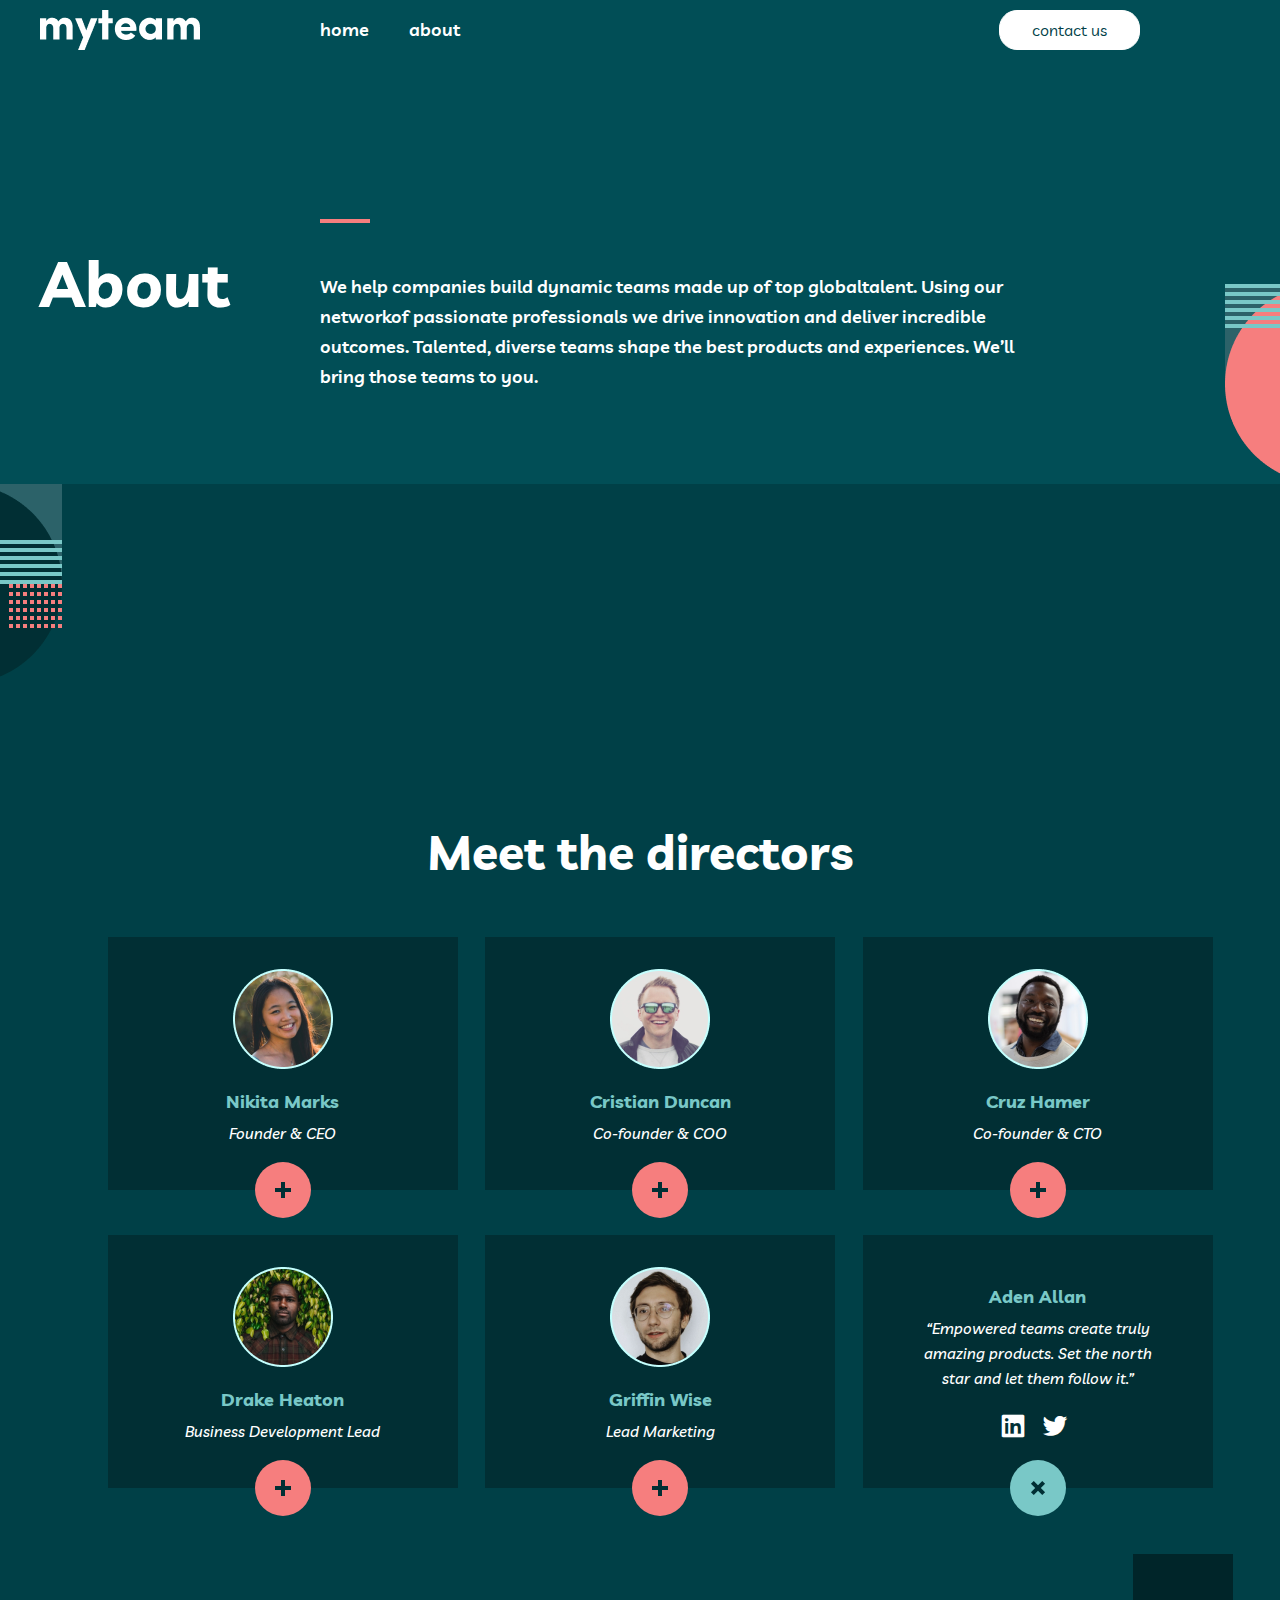
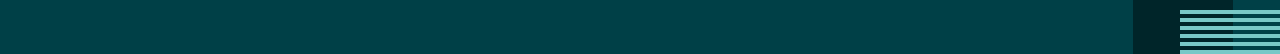
==== index.html @ 23039408 "initial commit" ====
<!DOCTYPE html>
<html lang="en">

<head>
  <meta charset="UTF-8">
  <meta http-equiv="X-UA-Compatible" content="IE=edge">
  <meta name="viewport" content="width=device-width, initial-scale=1.0">
  <title>My Team</title>
  <link rel="stylesheet" href="css/normalize.css">
  <link rel="stylesheet" href="css/coloumn.css">
  <link rel="stylesheet" href="css/style.css">
  <link rel="preconnect" href="https://fonts.googleapis.com">
  <link rel="preconnect" href="https://fonts.gstatic.com" crossorigin>
  <link href="https://fonts.googleapis.com/css2?family=Livvic:wght@400;500;600;700;900&display=swap" rel="stylesheet">
  <link href='https://unpkg.com/boxicons@2.0.9/css/boxicons.min.css' rel='stylesheet'>

</head>

<body>

  <header>
    <div class="container">
      <div class="header__div row between align-center">
        <nav class="header__nav row">
          <a class="header__logo" href="#"><img src="img/header-logo.png" alt="header-logo"></a>
          <ul class="header__item row">
            <li><a href="#" class="header__list">home</a></li>
            <li><a href="#" class="header__list">about</a></li>
          </ul>
        </nav>
        <a class="header__btn" href="#">contact us</a>
      </div>

      <div class="opening row between align-center">
        <h2 class="opening__title">About</h2>
        <div class="catch relative">
          <p class="opening__txt">We help companies build dynamic teams made up of top globaltalent. Using our networkof passionate professionals we drive innovation and deliver incredible outcomes. Talented, diverse teams shape the best products and experiences. We’ll bring those teams to you.</p>
            <img class="line" src="img/line.png" alt="line">
        </div>
        <img class="post relative" src="img/right-post.png" alt="post">
      </div>
    </div>
  </header>


  <main>
    <section id="hero__section">
      <div class="container">
        <img class="h__post" src="img/bgr.png" alt="post">
        <h2 class="hero__title center">Meet the directors</h2>
        <div class="directrs__div">
          <ul class="workers__item row evenly ">
            <li class="workers__list align-center center ">
              <img src="img/kars.png" alt="img">
              <h3 class="worker__name">Nikita Marks</h3>
              <p class="worker__job">Founder & CEO</p>
              <a href="#" class="plus-btn" type="button"></a>
            </li>
            <li class="workers__list align-center center ">
              <img src="img/acki.png" alt="img">
              <h3 class="worker__name">Cristian Duncan</h3>
              <p class="worker__job">Co-founder & COO</p>
              <a href="#" class="plus-btn" type="button"></a>
            </li>
    
            <li class="workers__list align-center center ">
              <img src="img/pele.png" alt="img">
              <h3 class="worker__name">Cruz Hamer</h3>
              <p class="worker__job">Co-founder & CTO</p>
              <a href="#" class="plus-btn" type="button"></a>
            </li>
            <li class="workers__list align-center center ">
              <img src="img/leafs.png" alt="img">
              <h3 class="worker__name">Drake Heaton</h3>
              <p class="worker__job">Business Development Lead</p>
              <a href="#" class="plus-btn" type="button"></a>
            </li>
            <li class="workers__list align-center center ">
              <img src="img/batan.png" alt="img">
              <h3 class="worker__name">Griffin Wise</h3>
              <p class="worker__job">Lead Marketing</p>
              <a href="#" class="plus-btn" type="button"></a>
            </li>
    
            <li class="workers__list align-center center ">
              <h3 class="worker__name">Aden Allan</h3>
              <p class="worker__job">“Empowered teams create truly <br> amazing products. Set the north <br> star and let them follow it.”</p>
              <div class="worker__social">
                <i class='bx bxl-linkedin-square'></i>
                <i class='bx bxl-twitter' ></i>
              </div>
              <a href="#" class="plus-btn last-plus-btn" type="button"></a>
            </li>
          </ul>
        </div>
      </div>

    </section>
  </main>

  <!-- <section id="sponsor-section">
    <div class="container">
     <div class="all">
      <h2 class="sponsr__title">Some of our clients</h2>
      <ul class="sponsr__item row around">
        <li class="sponsr__list"><img src="img/client1.svg" alt="img"></li>
        <li class="sponsr__list"><img src="img/client2.svg" alt=""></li>
        <li class="sponsr__list"><img src="img/client3.svg" alt=""></li>
        <li class="sponsr__list"><img src="img/client4.svg" alt=""></li>
        <li class="sponsr__list"><img src="img/client5.svg" alt=""></li>
      </ul>
     </div>
    </div>
  </section> -->

  <!-- <section id="rozviy-section">
    <div class="container">
      <div class="pinkk row evenly">
        <h2 class="pinkk__title">Ready to get started?</h2>
        <a class="header__btn btn" href="#">contact us</a>
      </div>
    </div>
  </section> -->



</body>

</html>
---- css/coloumn.css ----
.container {
  width: 1200px;
  margin: 0 auto;
  padding: 0 20px;
}

a {
  text-decoration: none;
  color: #fff;
}

li {
  list-style: none;
}

.row {
  display: flex;
  flex-flow: row wrap;
}
.center {
  text-align: center;
}

.between {
  justify-content: space-between;
}
.around {
  justify-content: space-around;
}
.evenly {
  justify-content: space-evenly;
}
.align-center {
  align-items: center;
}

.relative {
  position: relative;
}

.col-1 {
  max-width:8.333333%; 
  flex-basis: 8.333333%;
}

.col-2 {
  max-width:16.6666666%;
  flex-basis: 16.6666666%;
}

.col-3 {
  max-width:25%;
  flex-basis: 25%;
}

.col-4 {
  max-width:33.333333%;
  flex-basis: 33.333333%;
}

.col-5 {
  max-width: 41.6666666%;
  flex-basis: 41.6666666%;
}

.col-6 {
  max-width: 50%;
  flex-basis: 50%;
}

.col-7 {
  max-width: 58.333333%;
  flex-basis: 58.333333%;
}

.col-8 {
  max-width: 66.6666666%;
  flex-basis: 66.6666666%;
}

.col-9 {
  max-width: 75%;
  flex-basis: 75%;
}

.col-10 {
  max-width: 83.333333%;
  flex-basis: 83.333333%;
}

.col-11 {
  max-width: 91.6666666%;
  flex-basis: 91.6666666%;
}
.col-12 {
  max-width: 100%;
  flex-basis: 100%;
}
---- css/style.css ----
:root {
  --dark-green: #004047;
  --cards-color: #012F34;
  --pink: #F67E7E;
  --start-color: #014E56;
  --ff: #fff;
  --name: #79C8C7;
}

body {
  font-family: 'Livvic', sans-serif;
  overflow-x: hidden;
}


header {
  background-color: var(--start-color);
}

.header__div {
  margin-bottom: 120px;
}

.header__logo {
  margin-right: 80px;
  padding-top: 10px;
}

.header__list:nth-child(1) {
  margin-right: 40px;
  padding-top: 20px;
}

.header__btn {
  margin-right: 100px;
}

.header__list {
  font-style: normal;
  font-weight: 600;
  font-size: 18px;
  line-height: 28px;
}

.header__btn {
  color: var(--ff);
  padding: 10px 32px;
  background-color: var(--ff);
  border: 1px solid #fff;
  color: #004047;
  border-radius: 18px;
  transition: background 0.5s ease, color 0.6s ease;
}

.header__btn:hover {
  background-color: transparent;
  color: var(--ff);
  transition: background 0.5s ease, color 0.6s ease;
}

@media screen and (max-width:769px) {
  .container {
    padding: 0 30px;
  }

  .header__btn {
    margin-right: 500px;
  }

  .opening {
    display: flex;
    flex-direction: column;
    width: 500px;
    margin-left: 50px;
  }

  .opening__title {
    margin: 0;
    padding: 0 !important;
  }

  .opening__txt {
    text-align: center;
    width: 550px !important; 
    margin-right: 30px !important;
  }

  .line {
    display: none;
  }

  .post {
    margin-left: 99%;
    margin-bottom: 50px;
  }
}

.opening__title {
  font-style: normal;
  font-weight: bold;
  font-size: 64px;
  line-height: 100px;
  color: var(--ff);
  padding-bottom: 98px;
}

.opening__txt {
  width: 730px;
  font-style: normal;
  font-weight: 600;
  font-size: 18px;
  line-height: 30px;
  color: var(--ff);
}

.line {
  position: absolute;
  top: -35px;
  left: 0;
}

.post {
  bottom: -52px;
  right: -85px;
}

@media screen and (max-width:796px) {

  .workers__item {
    padding-left: 0;
 
  }
  .container {
    width: 800px;
  }

  .workers__list {
    margin-top: 40px;
  }
  
}

#hero__section {
  background-color: var(--dark-green);
  background-image: url('../img/midle-post.png');
  background-position: right bottom;
  background-repeat: no-repeat;
}

.hero__title {
  font-style: normal;
  font-weight: bold;
  font-size: 48px;
  line-height: 48px;
  color: var(--ff);
  margin: 0;
  padding-top: 140px;
}

.h__post {
  position: relative;
  top: 0;
  left: -78px;
}

.directrs__div {
  padding-bottom: 150px;
}

.workers__list {
  width: 350px;
  height: 253px;
  padding: 32px 24px;
  margin-top: 45px;
  background-color: var(--cards-color);
  box-sizing: border-box;
  position: relative;
}

.worker__name {
  font-style: normal;
  font-weight: bold;
  font-size: 18px;
  line-height: 28px;
  color: var(--name);
  margin-top: 16px;
  margin-bottom: 5px;
}

.worker__job {
  font-style: italic;
  font-weight: 500;
  font-size: 15px;
  line-height: 25px;
  color: var(--ff);
  margin: 0;
}

.plus {
  bottom: -32px;
  right: 5px;
}

.bx {
  font-size: 30px;
  color: var(--ff);
  padding-top: 20px;
  padding-right: 8px;
}



.plus-btn {
  position: absolute;
  color: #012F34;
  background-color: #F67E7E;
  display: flex;
  align-items: center;
  justify-content: center;
  width: 56px;
  height: 56px;
  padding: 0;
  border-radius: 50%;
  border: none;
  margin: 0 auto;
  bottom: -28px;
  left: 0;
  right: 0;
}


.plus-btn::before {
  content: "";
  width: 50%;
  height: 50%;
  background-image: url('../img/soft-plus.svg');
  background-repeat: no-repeat;
  background-position: center;
}


.last-plus-btn::before {
  background-image: url('../img/soft-close.svg');
}

.last-plus-btn {
  background-color: #79C8C7;
}

#sponsor-section {
  background-color: #012F34;
  background-image: url('../img/radius-post.png');
  background-position: left top;
  background-repeat: no-repeat;
}

.sponsr__title {
  font-style: normal;
  font-weight: bold;
  font-size: 48px;
  line-height: 48px;
  color: var(--ff);
  text-align: center;
  margin: 0;
  padding-bottom: 60px;
  padding-top: 140px;
}

.sponsr__item {
  padding-bottom: 100px;
  margin: 0;
}

#rozviy-section {
  background-image: url('../img/redline.png');
  background-position: left bottom;
  background-repeat: no-repeat;
  background-color: var(--pink);
  padding: 50px 0;

  margin-bottom: 50px;
}

.pinkk__title {
  margin: 0;
  font-style: normal;
  font-weight: bold;
  font-size: 48px;
  line-height: 48px;

}

.btn {
  display: inline-block;
}
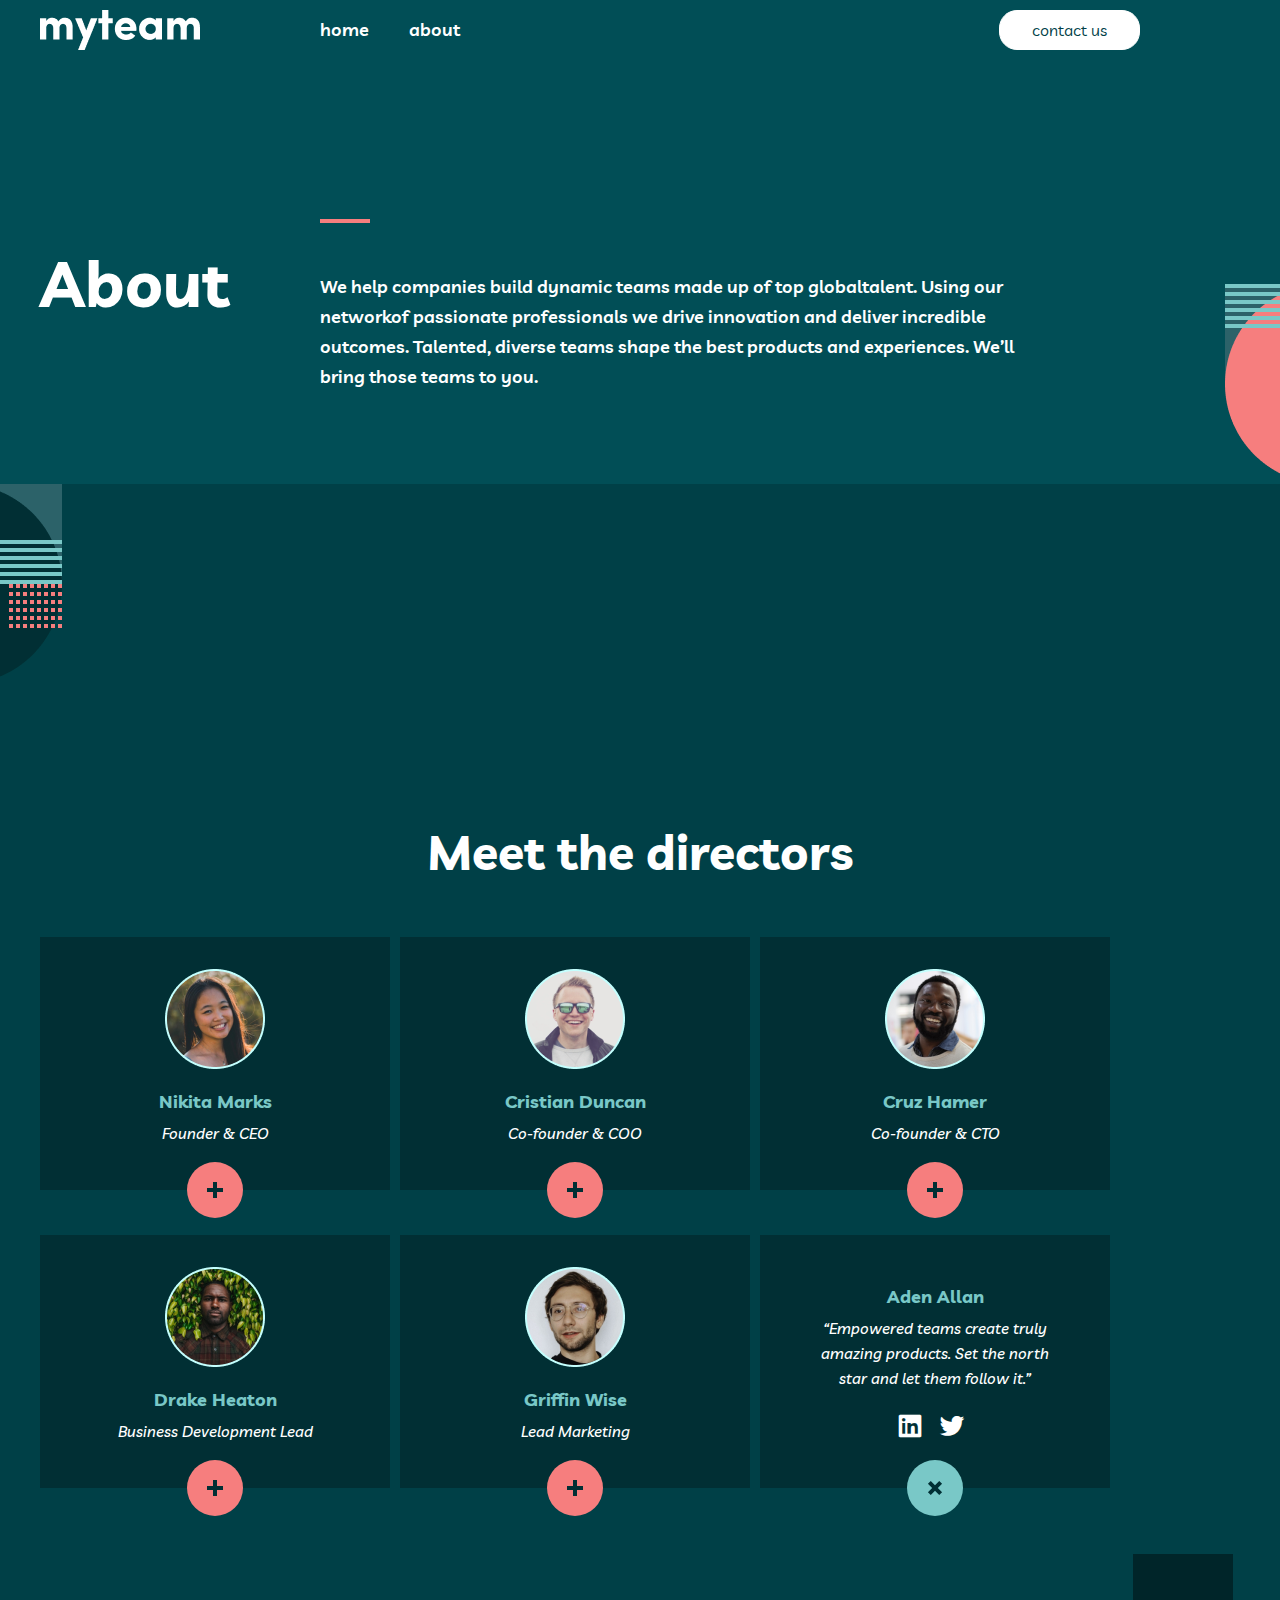
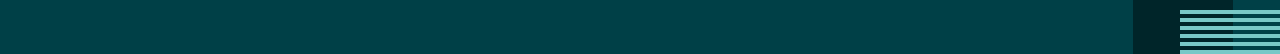
==== commit fad5e576: "aa" ====
--- a/index.html
+++ b/index.html
@@ -49,7 +49,7 @@
         <img class="h__post" src="img/bgr.png" alt="post">
         <h2 class="hero__title center">Meet the directors</h2>
         <div class="directrs__div">
-          <ul class="workers__item row evenly ">
+          <ul class="workers__item row  ">
             <li class="workers__list align-center center ">
               <img src="img/kars.png" alt="img">
               <h3 class="worker__name">Nikita Marks</h3>
--- a/css/style.css
+++ b/css/style.css
@@ -127,15 +127,17 @@
 @media screen and (max-width:796px) {
 
   .workers__item {
-    padding-left: 0;
+    padding: 0;
+    justify-content: center;
  
   }
   .container {
-    width: 800px;
+    width: 600px;
   }
 
   .workers__list {
-    margin-top: 40px;
+    width: 20 px;
+
   }
   
 }
@@ -165,6 +167,10 @@
 
 .directrs__div {
   padding-bottom: 150px;
+} 
+
+.workers__item {
+  padding: 0;
 }
 
 .workers__list {
@@ -175,6 +181,9 @@
   background-color: var(--cards-color);
   box-sizing: border-box;
   position: relative;
+  align-items: center;
+  justify-content: center;
+  margin-right: 10px;
 }
 
 .worker__name {
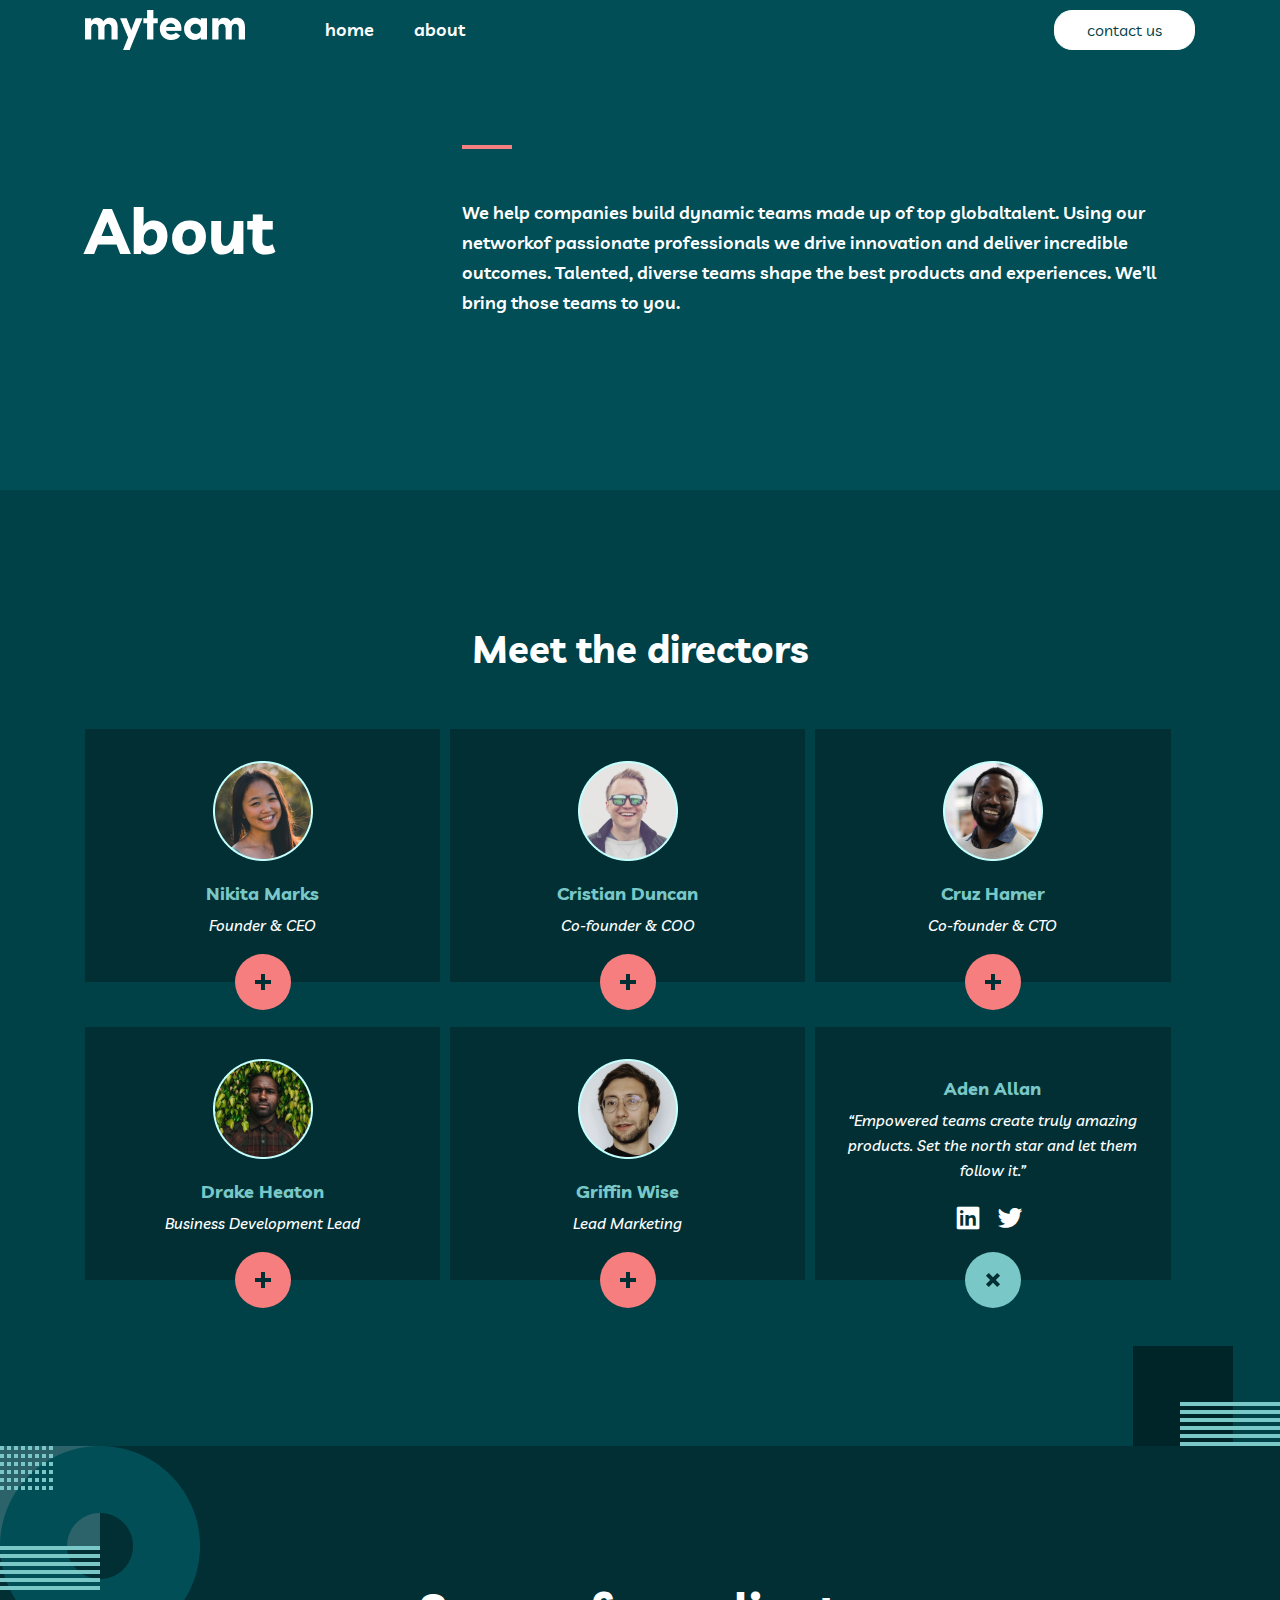
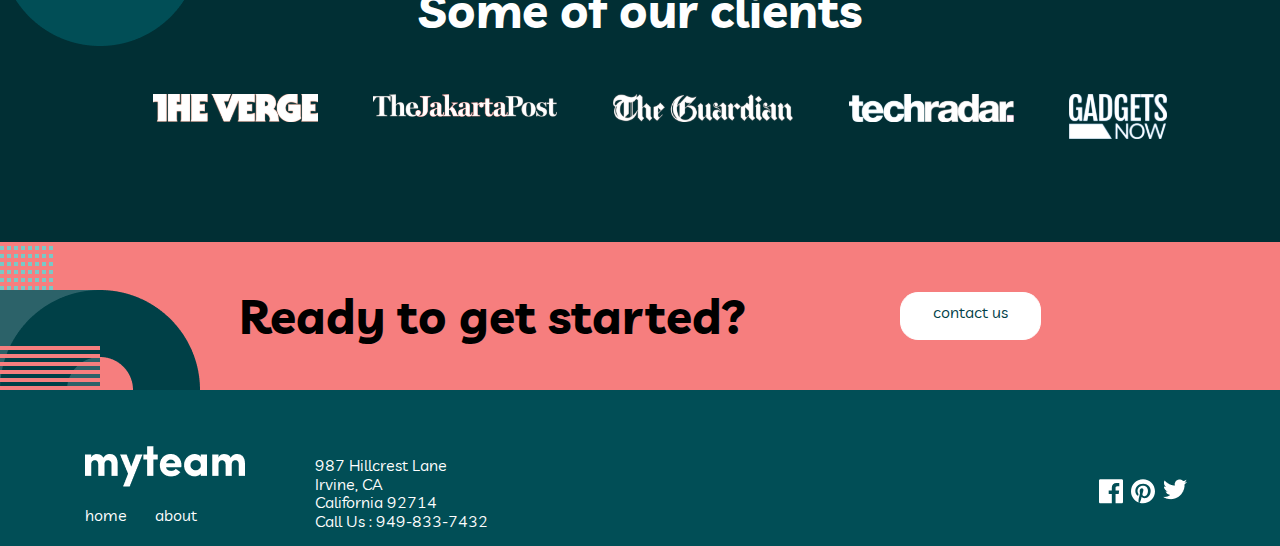
==== commit 6c92647f: "qq" ====
--- a/index.html
+++ b/index.html
@@ -8,11 +8,11 @@
   <title>My Team</title>
   <link rel="stylesheet" href="css/normalize.css">
   <link rel="stylesheet" href="css/coloumn.css">
-  <link rel="stylesheet" href="css/style.css">
   <link rel="preconnect" href="https://fonts.googleapis.com">
   <link rel="preconnect" href="https://fonts.gstatic.com" crossorigin>
   <link href="https://fonts.googleapis.com/css2?family=Livvic:wght@400;500;600;700;900&display=swap" rel="stylesheet">
   <link href='https://unpkg.com/boxicons@2.0.9/css/boxicons.min.css' rel='stylesheet'>
+  <link rel="stylesheet" href="css/style.css">
 
 </head>
 
@@ -29,15 +29,18 @@
           </ul>
         </nav>
         <a class="header__btn" href="#">contact us</a>
+        <div class="burger-menu">
+          <i class='bx bx-menu'></i>
+        </div>
       </div>
-
-      <div class="opening row between align-center">
+      <div class="opening">
         <h2 class="opening__title">About</h2>
         <div class="catch relative">
-          <p class="opening__txt">We help companies build dynamic teams made up of top globaltalent. Using our networkof passionate professionals we drive innovation and deliver incredible outcomes. Talented, diverse teams shape the best products and experiences. We’ll bring those teams to you.</p>
-            <img class="line" src="img/line.png" alt="line">
+          <p class="opening__txt">We help companies build dynamic teams made up of top globaltalent. Using our networkof
+            passionate professionals we drive innovation and deliver incredible outcomes. Talented, diverse teams shape
+            the best products and experiences. We’ll bring those teams to you.</p>
+          <img class="line" src="img/line.png" alt="line">
         </div>
-        <img class="post relative" src="img/right-post.png" alt="post">
       </div>
     </div>
   </header>
@@ -46,7 +49,6 @@
   <main>
     <section id="hero__section">
       <div class="container">
-        <img class="h__post" src="img/bgr.png" alt="post">
         <h2 class="hero__title center">Meet the directors</h2>
         <div class="directrs__div">
           <ul class="workers__item row  ">
@@ -62,7 +64,6 @@
               <p class="worker__job">Co-founder & COO</p>
               <a href="#" class="plus-btn" type="button"></a>
             </li>
-    
             <li class="workers__list align-center center ">
               <img src="img/pele.png" alt="img">
               <h3 class="worker__name">Cruz Hamer</h3>
@@ -81,13 +82,13 @@
               <p class="worker__job">Lead Marketing</p>
               <a href="#" class="plus-btn" type="button"></a>
             </li>
-    
             <li class="workers__list align-center center ">
               <h3 class="worker__name">Aden Allan</h3>
-              <p class="worker__job">“Empowered teams create truly <br> amazing products. Set the north <br> star and let them follow it.”</p>
+              <p class="worker__job">“Empowered teams create truly amazing products. Set the north star and let them
+                follow it.”</p>
               <div class="worker__social">
                 <i class='bx bxl-linkedin-square'></i>
-                <i class='bx bxl-twitter' ></i>
+                <i class='bx bxl-twitter'></i>
               </div>
               <a href="#" class="plus-btn last-plus-btn" type="button"></a>
             </li>
@@ -96,32 +97,60 @@
       </div>
 
     </section>
+
+    <section id="sponsor-section">
+      <div class="container">
+        <div class="all">
+          <h2 class="sponsr__title">Some of our clients</h2>
+          <ul class="sponsr__item row around">
+            <li class="sponsr__list"><img src="img/client1.svg" alt="img"></li>
+            <li class="sponsr__list"><img src="img/client2.svg" alt=""></li>
+            <li class="sponsr__list"><img src="img/client3.svg" alt=""></li>
+            <li class="sponsr__list"><img src="img/client4.svg" alt=""></li>
+            <li class="sponsr__list"><img src="img/client5.svg" alt=""></li>
+          </ul>
+        </div>
+      </div>
+    </section>
+
+    <section id="rozviy-section">
+      <div class="container">
+        <div class="pinkk row evenly">
+          <h2 class="pinkk__title">Ready to get started?</h2>
+          <a class="header__btn btn" href="#">contact us</a>
+        </div>
+      </div>
+    </section>
   </main>
 
-  <!-- <section id="sponsor-section">
+  <footer>
     <div class="container">
-     <div class="all">
-      <h2 class="sponsr__title">Some of our clients</h2>
-      <ul class="sponsr__item row around">
-        <li class="sponsr__list"><img src="img/client1.svg" alt="img"></li>
-        <li class="sponsr__list"><img src="img/client2.svg" alt=""></li>
-        <li class="sponsr__list"><img src="img/client3.svg" alt=""></li>
-        <li class="sponsr__list"><img src="img/client4.svg" alt=""></li>
-        <li class="sponsr__list"><img src="img/client5.svg" alt=""></li>
-      </ul>
-     </div>
-    </div>
-  </section> -->
+   
+     
+       
+      <div class="huge row between align-center">
+        <div class="footer__div  ">
+        <img src="img/myteam.png" alt="myteam">
+        <div class="shit row">
+          <p class="footer__menu"><a href="#">home</a></p>
+        <p class="footer__menu"><a href="#">about</a></p>
+        </div>
+      </div>
+        <ul class="footer__list">
+          <li class="footer__item"><a href="#">987 Hillcrest Lane</a></li>
+          <li class="footer__item"><a href="#">Irvine, CA</a></li>
+          <li class="footer__item"><a href="#">California 92714</a></li>
+          <li class="footer__item"><a href="#">Call Us : 949-833-7432</a></li>
+        </ul>
 
-  <!-- <section id="rozviy-section">
-    <div class="container">
-      <div class="pinkk row evenly">
-        <h2 class="pinkk__title">Ready to get started?</h2>
-        <a class="header__btn btn" href="#">contact us</a>
+        <ul class="footer__social row ">
+          <li class="footer__icon"><a href="#"><img src="img/facee.svg" alt="logo"></a></li>
+          <li class="footer__icon"><a href="#"><img src="img/Path.svg" alt="logo"></a></li>
+          <li class="footer__icon"><a href="#"><img src="img/twt.png" alt="logo"></a></li>
+        </ul>
       </div>
     </div>
-  </section> -->
-
+  </footer>
 
 
 </body>
--- a/css/coloumn.css
+++ b/css/coloumn.css
@@ -1,7 +1,5 @@
-.container {
-  width: 1200px;
-  margin: 0 auto;
-  padding: 0 20px;
+*{
+  box-sizing: border-box;
 }
 
 a {
--- a/css/style.css
+++ b/css/style.css
@@ -10,30 +10,42 @@
 body {
   font-family: 'Livvic', sans-serif;
   overflow-x: hidden;
+  background-color: var(--start-color);
 }
 
 
 header {
   background-color: var(--start-color);
+  padding-bottom: 112px;
 }
 
 .header__div {
   margin-bottom: 120px;
 }
+
+.container {
+  width: 100%;
+  max-width: 1150px;
+  margin: 0 auto;
+  padding: 0 20px;
+}
+
+
 
 .header__logo {
   margin-right: 80px;
   padding-top: 10px;
 }
 
+.header__item {
+  padding: 0;
+}
+
 .header__list:nth-child(1) {
   margin-right: 40px;
   padding-top: 20px;
 }
 
-.header__btn {
-  margin-right: 100px;
-}
 
 .header__list {
   font-style: normal;
@@ -52,60 +64,33 @@
   transition: background 0.5s ease, color 0.6s ease;
 }
 
+
 .header__btn:hover {
   background-color: transparent;
   color: var(--ff);
   transition: background 0.5s ease, color 0.6s ease;
 }
 
-@media screen and (max-width:769px) {
-  .container {
-    padding: 0 30px;
-  }
-
-  .header__btn {
-    margin-right: 500px;
-  }
-
-  .opening {
-    display: flex;
-    flex-direction: column;
-    width: 500px;
-    margin-left: 50px;
-  }
-
-  .opening__title {
-    margin: 0;
-    padding: 0 !important;
-  }
-
-  .opening__txt {
-    text-align: center;
-    width: 550px !important; 
-    margin-right: 30px !important;
-  }
-
-  .line {
-    display: none;
-  }
-
-  .post {
-    margin-left: 99%;
-    margin-bottom: 50px;
-  }
+.opening {
+  display: flex;
 }
 
 .opening__title {
   font-style: normal;
   font-weight: bold;
   font-size: 64px;
+  margin: 0;
   line-height: 100px;
   color: var(--ff);
   padding-bottom: 98px;
 }
 
+.catch {
+  width: 66%;
+  margin-left: auto;
+}
+
 .opening__txt {
-  width: 730px;
   font-style: normal;
   font-weight: 600;
   font-size: 18px;
@@ -119,27 +104,15 @@
   left: 0;
 }
 
+.burger-menu {
+  display: none;
+}
+
+
+
 .post {
   bottom: -52px;
   right: -85px;
-}
-
-@media screen and (max-width:796px) {
-
-  .workers__item {
-    padding: 0;
-    justify-content: center;
- 
-  }
-  .container {
-    width: 600px;
-  }
-
-  .workers__list {
-    width: 20 px;
-
-  }
-  
 }
 
 #hero__section {
@@ -147,34 +120,29 @@
   background-image: url('../img/midle-post.png');
   background-position: right bottom;
   background-repeat: no-repeat;
+  padding-top: 140px;
+  padding-bottom: 150px;
 }
 
 .hero__title {
   font-style: normal;
   font-weight: bold;
-  font-size: 48px;
-  line-height: 48px;
-  color: var(--ff);
-  margin: 0;
-  padding-top: 140px;
-}
-
-.h__post {
-  position: relative;
-  top: 0;
-  left: -78px;
-}
-
-.directrs__div {
-  padding-bottom: 150px;
-} 
+  font-size: 38px;
+  line-height: 38px;
+  color: var(--ff);
+  margin: 0;
+
+}
+
+
+
 
 .workers__item {
   padding: 0;
 }
 
 .workers__list {
-  width: 350px;
+  width: 32%;
   height: 253px;
   padding: 32px 24px;
   margin-top: 45px;
@@ -216,6 +184,8 @@
   padding-top: 20px;
   padding-right: 8px;
 }
+
+
 
 
 
@@ -257,6 +227,7 @@
 }
 
 #sponsor-section {
+  width: 100vw;
   background-color: #012F34;
   background-image: url('../img/radius-post.png');
   background-position: left top;
@@ -281,6 +252,7 @@
 }
 
 #rozviy-section {
+  width: 100vw;
   background-image: url('../img/redline.png');
   background-position: left bottom;
   background-repeat: no-repeat;
@@ -301,4 +273,100 @@
 
 .btn {
   display: inline-block;
+}
+
+
+.footer__menu:nth-child(1) {
+  margin-right: 28px;
+}
+
+.footer__icon {
+  margin-right: 8px;
+}
+
+.footer__list {
+  flex-grow: 1;
+}
+
+.footer__div {
+  margin-right: 30px;
+}
+
+
+@media only screen and (max-width: 990px) {
+
+
+  .container {
+    max-width: 990px;
+
+  }
+
+  .opening {
+    flex-direction: column;
+    align-items: center;
+    justify-content: center;
+    text-align: center;
+  }
+
+  .opening__title {
+    padding-bottom: 0;
+  }
+
+  .catch {
+    margin: 0 auto;
+  }
+
+  .line {
+    display: none;
+  }
+
+  .workers__item {
+    width: 80%;
+    margin: 0 auto;
+    align-items: center;
+    justify-content: center;
+  }
+
+  .workers__list {
+    width: 48%;
+  }
+
+  #sponsor-section {
+    background-color: #012F34;
+    background-image: url('../img/radius-post.png');
+    background-position: left top -50%;
+  }
+
+  .sponsr__title {
+    font-style: normal;
+    font-weight: bold;
+    font-size: 32px;
+    line-height: 32px;
+    color: #FFFFFF;
+  }
+
+  #rozviy-section {
+    background-image: url('../img/redline.png');
+    background-position: left bottom -30px;
+    margin-bottom: 50px;
+    padding: 76px 0;
+  }
+
+  .pinkk__title {
+    font-style: normal;
+    font-weight: bold;
+    font-size: 32px;
+    line-height: 32px;
+    color: #012F34;
+  }
+
+  .footer__list {
+    justify-content: end;
+  }
+
+  .footer__div {
+    margin: 0 auto;
+    text-align: center;
+
+  }
 }